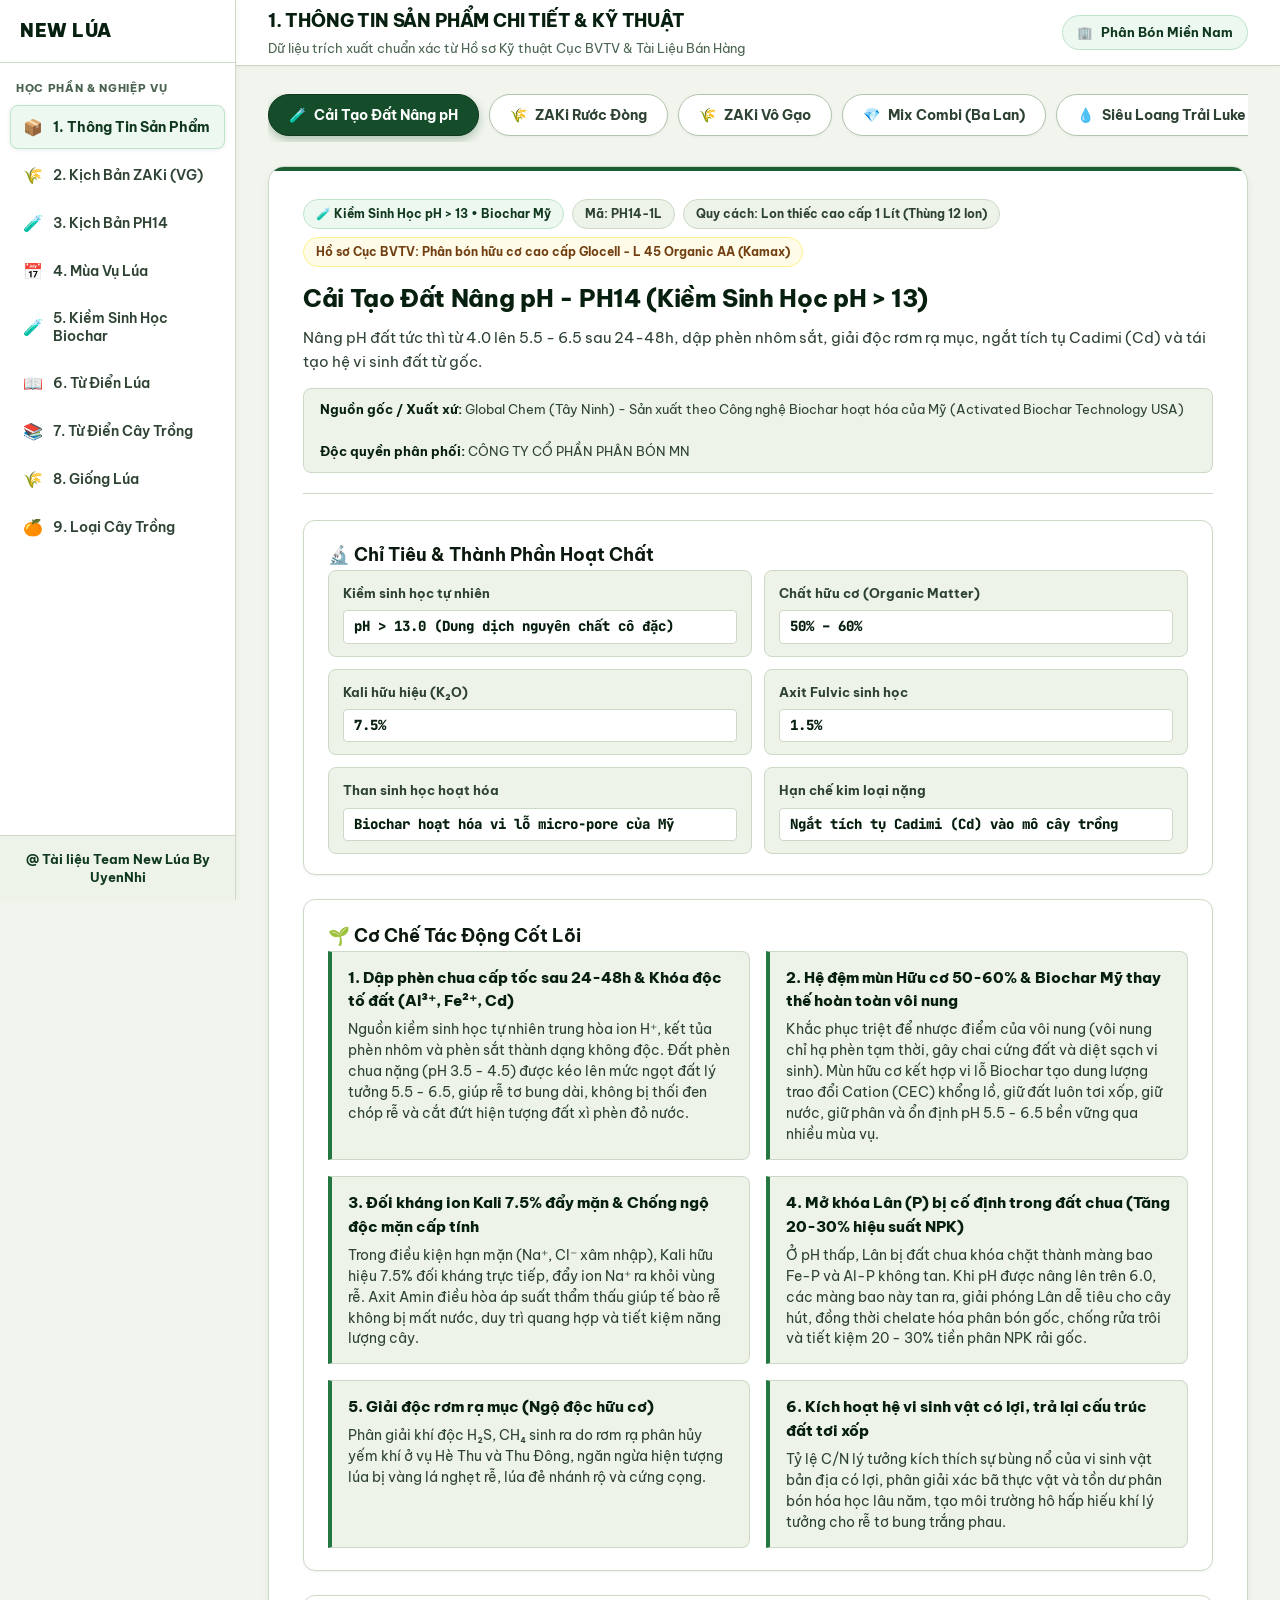
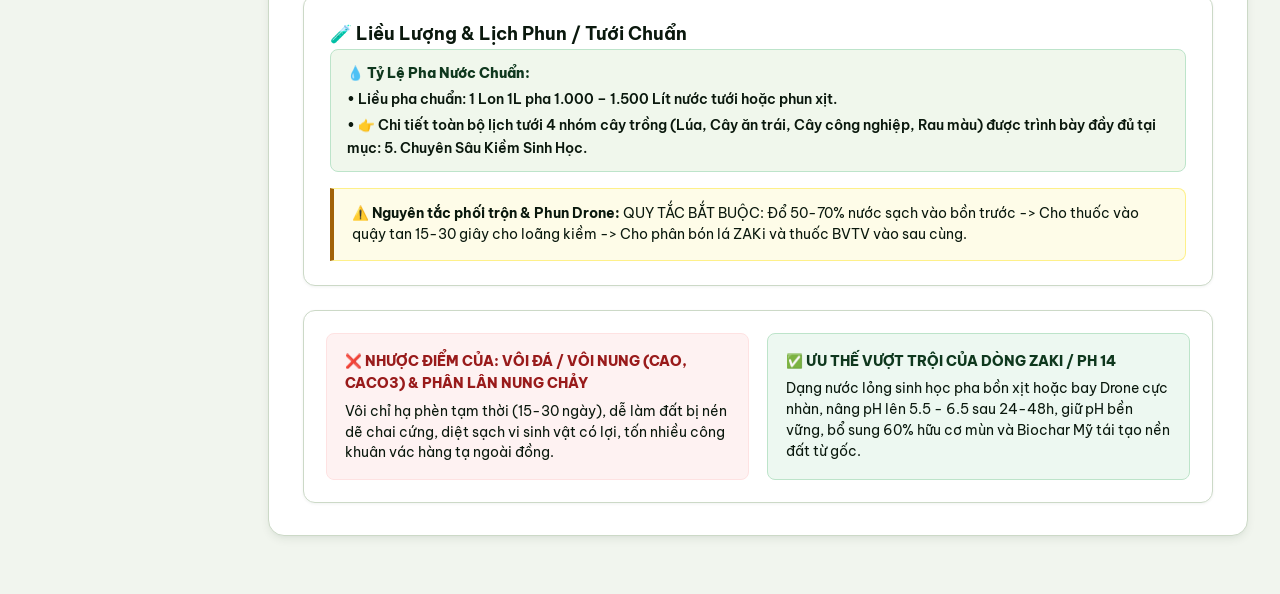
==== index.html @ 4b1cdb85 "feat: Tinh gon repository dat Web App truc tiep tai root phuc vu GitHub Pages" ====
<!DOCTYPE html>
<html lang="vi">
<head>
  <meta charset="UTF-8">
  <meta name="viewport" content="width=device-width, initial-scale=1.0">
  <title>Hệ Thống Kỹ Thuật & Kịch Bản Bán Hàng - Agrizen Lúa</title>
  <meta name="description" content="Hệ thống đào tạo kỹ thuật và kịch bản tư vấn telesales cho bộ sản phẩm Agrizen Lúa (ZAKi Rước Đòng, Vô Gạo, PH14 Cải Tạo Đất Nâng pH) - Công ty CP Phân Bón MN">
  <link rel="preconnect" href="https://fonts.googleapis.com">
  <link rel="preconnect" href="https://fonts.gstatic.com" crossorigin>
  <link href="https://fonts.googleapis.com/css2?family=Be+Vietnam+Pro:ital,wght@0,400;0,500;0,600;0,700;0,800;0,900;1,400;1,600&family=JetBrains+Mono:wght@600;700&display=swap" rel="stylesheet">
  <link rel="stylesheet" href="styles.css">
</head>
<body>
  <!-- Overlay for Mobile Sidebar Drawer -->
  <div class="sidebar-overlay" id="mobile-overlay"></div>

  <div class="app-container">
    <!-- LEFT SIDEBAR NAVIGATION -->
    <aside class="sidebar" id="app-sidebar">
      <div class="sidebar-header">
        <div class="brand-info">
          <h2>NEW LÚA</h2>
        </div>
      </div>

      <div class="nav-section-label">Học Phần & Nghiệp Vụ</div>
      <ul class="nav-menu">
        <li>
          <button class="nav-item-btn active" data-page="products">
            <span class="nav-icon">📦</span>
            <span>1. Thông Tin Sản Phẩm</span>
          </button>
        </li>
        <li>
          <button class="nav-item-btn" data-page="script-vg">
            <span class="nav-icon">🌾</span>
            <span>2. Kịch Bản ZAKi (VG)</span>
          </button>
        </li>
        <li>
          <button class="nav-item-btn" data-page="script-ph">
            <span class="nav-icon">🧪</span>
            <span>3. Kịch Bản PH14</span>
          </button>
        </li>
        <li>
          <button class="nav-item-btn" data-page="schedule-rice">
            <span class="nav-icon">📅</span>
            <span>4. Mùa Vụ Lúa</span>
          </button>
        </li>
        <li>
          <button class="nav-item-btn" data-page="alkaline-deep">
            <span class="nav-icon">🧪</span>
            <span>5. Kiềm Sinh Học Biochar</span>
          </button>
        </li>
        <li>
          <button class="nav-item-btn" data-page="rice-dict">
            <span class="nav-icon">📖</span>
            <span>6. Từ Điển Lúa</span>
          </button>
        </li>
        <li>
          <button class="nav-item-btn" data-page="crop-dict">
            <span class="nav-icon">📚</span>
            <span>7. Từ Điển Cây Trồng</span>
          </button>
        </li>
        <li>
          <button class="nav-item-btn" data-page="rice-varieties">
            <span class="nav-icon">🌾</span>
            <span>8. Giống Lúa</span>
          </button>
        </li>
        <li>
          <button class="nav-item-btn" data-page="crop-types">
            <span class="nav-icon">🍊</span>
            <span>9. Loại Cây Trồng</span>
          </button>
        </li>
      </ul>

      <div class="sidebar-footer">
        <div style="font-size: 13px; font-weight: 700; color: var(--brand-900);">@ Tài liệu Team New Lúa By UyenNhi</div>
      </div>
    </aside>

    <!-- MAIN CONTENT AREA -->
    <div class="main-wrapper">
      <!-- TOP HEADER BAR -->
      <header class="top-nav">
        <div style="display: flex; align-items: center; gap: 12px;">
          <button class="mobile-menu-toggle" id="menu-toggle-btn" aria-label="Mở thanh điều hướng">☰ Menu</button>
          <div class="top-title">
            <h1 id="page-main-title">1. THÔNG TIN SẢN PHẨM CHI TIẾT & KỸ THUẬT</h1>
            <p id="page-main-desc">Dữ liệu trích xuất chuẩn xác từ Hồ sơ Kỹ thuật Cục BVTV & Tài Liệu Bán Hàng</p>
          </div>
        </div>
        <div class="company-badge">
          <span>🏢</span>
          <span>Phân Bón Miền Nam</span>
        </div>
      </header>

      <!-- CONTENT BODY -->
      <main class="content-container">
        
        <!-- PAGE 1: PRODUCTS DETAIL -->
        <section id="page-products" class="page-view active">
          <!-- Product Selector Pill Tabs -->
          <div class="product-tabs-bar" id="product-tab-bar">
            <!-- Rendered by JS -->
          </div>

          <!-- Product Details Card -->
          <div id="product-card-container">
            <!-- Rendered by JS -->
          </div>
        </section>

        <!-- PAGE 2: SCRIPT VG (ZAKi RƯỚC ĐÒNG & VÔ GẠO) -->
        <section id="page-script-vg" class="page-view" style="display: none;">
          <!-- Rendered by JS -->
        </section>

        <!-- PAGE 3: SCRIPT PH (CẢI TẠO ĐẤT NÂNG PH - PH14) -->
        <section id="page-script-ph" class="page-view" style="display: none;">
          <!-- Rendered by JS -->
        </section>

        <!-- PAGE 4: SCHEDULE RICE (LỊCH VỤ MÙA LÚA 3 MIỀN) -->
        <section id="page-schedule-rice" class="page-view" style="display: none;">
          <!-- Rendered by JS -->
        </section>

        <!-- PAGE 5: ALKALINE DEEP DIVE & 4 CROPS DOSAGE SCHEDULE -->
        <section id="page-alkaline-deep" class="page-view" style="display: none;">
          <!-- Rendered by JS -->
        </section>

        <!-- PAGE 6: RICE DICTIONARY (50 THUẬT NGỮ 3 MIỀN) -->
        <section id="page-rice-dict" class="page-view" style="display: none;">
          <!-- Rendered by JS -->
        </section>

        <!-- PAGE 7: CROPS DICTIONARY (BỆNH ĐẤT & SO SÁNH CÁCH LÀM) -->
        <section id="page-crop-dict" class="page-view" style="display: none;">
          <!-- Rendered by JS -->
        </section>

        <!-- PAGE 8: RICE VARIETIES (10 GIỐNG LÚA CHỦ LỰC) -->
        <section id="page-rice-varieties" class="page-view" style="display: none;">
          <!-- Rendered by JS -->
        </section>

        <!-- PAGE 9: CROP TYPES (HỆ ĐA CÂY TRỒNG) -->
        <section id="page-crop-types" class="page-view" style="display: none;">
          <!-- Rendered by JS -->
        </section>

      </main>
    </div>
  </div>

  <script src="data.js"></script>
  <script src="app.js"></script>
</body>
</html>
---- styles.css ----
/* ==========================================================================
   AGRIZEN LÚA - HỆ THỐNG KỸ THUẬT & KỊCH BẢN BÁN HÀNG
   Tone Style: Xanh Nông Nghiệp Đậm Đà & Chữ To Rõ Nét (High Contrast)
   ========================================================================== */

@import url('https://fonts.googleapis.com/css2?family=Be+Vietnam+Pro:ital,wght@0,400;0,500;0,600;0,700;0,800;0,900;1,400;1,600&family=JetBrains+Mono:wght@600;700&display=swap');

:root {
  /* Surfaces & Backgrounds */
  --bg-page: #f1f5ee;
  --bg-sidebar: #ffffff;
  --bg-sidebar-hover: #e8f0e4;
  --bg-card: #ffffff;
  --bg-subtle: #edf3e9;
  --bg-hover: #e1ecdc;

  /* Borders */
  --border-light: #ccd9c7;
  --border-medium: #b3c5ad;
  --border-focus: #1b5e32;

  /* Text Colors */
  --text-main: #0a180d;
  --text-muted: #2d4232;
  --text-subtle: #4a6350;
  --text-inverse: #ffffff;

  /* Palette: Xanh Nông Nghiệp Đậm Đà */
  --brand-950: #061f0e;
  --brand-900: #0f381e;
  --brand-850: #154c29;
  --brand-800: #1b5e32;
  --brand-700: #237841;
  --brand-600: #2e9451;
  --brand-500: #3db365;
  --brand-200: #bde4ca;
  --brand-100: #d8f1e1;
  --brand-50: #edf8f1;

  /* Accent Mật Ong & Lúa Chín */
  --amber-900: #713f12;
  --amber-800: #854d0e;
  --amber-700: #a16207;
  --amber-600: #ca8a04;
  --amber-100: #fef08a;
  --amber-50: #fefce8;

  /* Blue & Teal Highlights */
  --blue-900: #1e3a8a;
  --blue-800: #1e40af;
  --blue-700: #1d4ed8;
  --blue-50: #eff6ff;
  --blue-100: #dbeafe;

  --teal-900: #134e4a;
  --teal-800: #115e59;
  --teal-700: #0f766e;
  --teal-50: #f0fdfa;

  --red-800: #991b1b;
  --red-700: #b91c1c;
  --red-50: #fef2f2;
  --red-100: #fee2e2;

  /* Shadows */
  --shadow-sm: 0 1px 3px 0 rgba(15, 56, 30, 0.06);
  --shadow-md: 0 4px 10px -1px rgba(15, 56, 30, 0.08), 0 2px 4px -2px rgba(15, 56, 30, 0.04);
  --shadow-lg: 0 12px 22px -4px rgba(15, 56, 30, 0.1);

  /* Typography & Layout Dimensions */
  --font-sans: 'Be Vietnam Pro', -apple-system, BlinkMacSystemFont, 'Segoe UI', Roboto, 'Helvetica Neue', Arial, sans-serif;
  --font-mono: 'JetBrains Mono', monospace;
  --sidebar-width: 236px;
  --header-height: 66px;
  --radius-sm: 8px;
  --radius-md: 12px;
  --radius-lg: 16px;
  --radius-full: 9999px;
  --transition: all 0.2s cubic-bezier(0.4, 0, 0.2, 1);
}

/* Reset */
*, *::before, *::after {
  box-sizing: border-box;
  margin: 0;
  padding: 0;
}

body {
  font-family: var(--font-sans);
  background-color: var(--bg-page);
  color: var(--text-main);
  line-height: 1.65;
  font-size: 15px;
  -webkit-font-smoothing: antialiased;
  min-height: 100vh;
}

/* App Layout */
.app-container {
  display: flex;
  min-height: 100vh;
}

/* ==========================================================================
   LEFT SIDEBAR (COMPACT & HIGH CONTRAST)
   ========================================================================== */
.sidebar {
  width: var(--sidebar-width);
  background-color: var(--bg-sidebar);
  border-right: 1px solid var(--border-light);
  display: flex;
  flex-direction: column;
  position: sticky;
  top: 0;
  height: 100vh;
  z-index: 100;
  flex-shrink: 0;
  transition: transform 0.3s ease;
  box-shadow: 2px 0 6px rgba(0, 0, 0, 0.03);
}

.sidebar-header {
  padding: 20px;
  border-bottom: 1px solid var(--border-light);
  display: flex;
  align-items: center;
}

.brand-info h2 {
  font-size: 18px;
  font-weight: 900;
  color: var(--brand-950);
  letter-spacing: 0.03em;
  line-height: 1.2;
}

.nav-section-label {
  padding: 16px 16px 8px;
  font-size: 11px;
  font-weight: 800;
  text-transform: uppercase;
  letter-spacing: 0.06em;
  color: var(--text-subtle);
}

.nav-menu {
  list-style: none;
  padding: 0 10px;
  display: flex;
  flex-direction: column;
  gap: 4px;
}

.nav-item-btn {
  display: flex;
  align-items: center;
  gap: 10px;
  width: 100%;
  padding: 11px 12px;
  border-radius: var(--radius-sm);
  border: 1px solid transparent;
  background: transparent;
  color: var(--text-muted);
  font-family: var(--font-sans);
  font-size: 13.5px;
  font-weight: 600;
  text-align: left;
  cursor: pointer;
  transition: var(--transition);
}

.nav-item-btn:hover {
  background-color: var(--bg-sidebar-hover);
  color: var(--brand-950);
}

.nav-item-btn.active {
  background-color: var(--brand-50);
  color: var(--brand-900);
  border-color: var(--brand-200);
  font-weight: 700;
  box-shadow: 0 1px 4px rgba(21, 76, 41, 0.1);
}

.nav-icon {
  font-size: 16px;
  width: 20px;
  text-align: center;
}

.sidebar-footer {
  margin-top: auto;
  padding: 14px 16px;
  border-top: 1px solid var(--border-light);
  font-size: 12px;
  color: var(--brand-900);
  background-color: var(--bg-subtle);
  line-height: 1.4;
  text-align: center;
}

/* ==========================================================================
   MAIN WRAPPER & TOP NAV
   ========================================================================== */
.main-wrapper {
  flex: 1;
  display: flex;
  flex-direction: column;
  min-width: 0;
}

.top-nav {
  height: var(--header-height);
  background-color: #ffffff;
  border-bottom: 1px solid var(--border-light);
  padding: 0 32px;
  display: flex;
  align-items: center;
  justify-content: space-between;
  position: sticky;
  top: 0;
  z-index: 50;
  box-shadow: var(--shadow-sm);
}

.mobile-menu-toggle {
  display: none;
  background: var(--bg-subtle);
  border: 1px solid var(--border-medium);
  border-radius: var(--radius-sm);
  padding: 8px 12px;
  font-size: 14px;
  font-weight: 700;
  cursor: pointer;
  color: var(--brand-950);
}

.top-title h1 {
  font-size: 18px;
  font-weight: 800;
  color: var(--brand-950);
  letter-spacing: -0.01em;
}

.top-title p {
  font-size: 12.5px;
  color: var(--text-subtle);
  margin-top: 2px;
}

.company-badge {
  display: inline-flex;
  align-items: center;
  gap: 8px;
  padding: 6px 14px;
  border-radius: var(--radius-full);
  background-color: var(--brand-50);
  border: 1px solid var(--brand-200);
  font-size: 12.5px;
  font-weight: 700;
  color: var(--brand-900);
}

/* ==========================================================================
   CONTENT CONTAINER
   ========================================================================== */
.content-container {
  padding: 28px 32px;
  max-width: 1400px;
  width: 100%;
  margin: 0 auto;
}

.page-view {
  animation: fadeIn 0.25s ease;
}

@keyframes fadeIn {
  from { opacity: 0; transform: translateY(4px); }
  to { opacity: 1; transform: translateY(0); }
}

/* ==========================================================================
   PAGE 1: PRODUCT SELECTOR TABS & CARD
   ========================================================================== */
.product-tabs-bar {
  display: flex;
  gap: 10px;
  margin-bottom: 24px;
  overflow-x: auto;
  padding-bottom: 6px;
  scrollbar-width: thin;
}

.tab-pill {
  padding: 11px 20px;
  border-radius: var(--radius-full);
  border: 1px solid var(--border-medium);
  background-color: #ffffff;
  color: var(--text-muted);
  font-family: var(--font-sans);
  font-size: 14px;
  font-weight: 700;
  cursor: pointer;
  white-space: nowrap;
  transition: var(--transition);
  display: flex;
  align-items: center;
  gap: 8px;
  box-shadow: var(--shadow-sm);
}

.tab-pill:hover {
  background-color: var(--bg-hover);
  color: var(--brand-950);
  border-color: var(--brand-600);
  transform: translateY(-1px);
}

.tab-pill.active {
  background-color: var(--brand-850);
  color: #ffffff;
  border-color: var(--brand-900);
  box-shadow: 0 4px 10px rgba(21, 76, 41, 0.3);
}

.tab-pill.active.theme-vo-gao {
  background-color: var(--amber-800);
  border-color: var(--amber-900);
  box-shadow: 0 4px 10px rgba(133, 77, 14, 0.3);
}

.tab-pill.active.theme-combi {
  background-color: var(--blue-800);
  border-color: var(--blue-900);
  box-shadow: 0 4px 10px rgba(30, 64, 175, 0.3);
}

.tab-pill.active.theme-luke {
  background-color: var(--teal-800);
  border-color: var(--teal-900);
  box-shadow: 0 4px 10px rgba(17, 94, 89, 0.3);
}

.product-card {
  background-color: var(--bg-card);
  border: 1px solid var(--border-light);
  border-radius: var(--radius-lg);
  box-shadow: var(--shadow-md);
  padding: 32px 34px;
  margin-bottom: 30px;
  position: relative;
  overflow: hidden;
}

.product-card::before {
  content: "";
  position: absolute;
  top: 0;
  left: 0;
  right: 0;
  height: 4px;
  background-color: var(--brand-800);
}

.product-card.theme-vo-gao::before { background-color: var(--amber-700); }
.product-card.theme-combi::before { background-color: var(--blue-700); }
.product-card.theme-luke::before { background-color: var(--teal-700); }

.prod-header {
  border-bottom: 1px solid var(--border-light);
  padding-bottom: 20px;
  margin-bottom: 26px;
}

.prod-meta-tags {
  display: flex;
  flex-wrap: wrap;
  gap: 8px;
  margin-bottom: 12px;
}

.tag-badge {
  font-size: 12px;
  font-weight: 700;
  padding: 4px 12px;
  border-radius: var(--radius-full);
  display: inline-flex;
  align-items: center;
  gap: 6px;
}

.tag-primary { background-color: var(--brand-50); color: var(--brand-900); border: 1px solid var(--brand-200); }
.tag-gold { background-color: var(--amber-50); color: var(--amber-900); border: 1px solid var(--amber-100); }
.tag-secondary { background-color: var(--bg-subtle); color: var(--text-muted); border: 1px solid var(--border-light); }

.prod-title {
  font-size: 24px;
  font-weight: 800;
  color: var(--brand-950);
  margin-bottom: 8px;
  letter-spacing: -0.015em;
}

.prod-desc {
  font-size: 15px;
  color: var(--text-muted);
  line-height: 1.6;
  max-width: 1000px;
}

.prod-origin-bar {
  margin-top: 14px;
  padding: 10px 16px;
  background-color: var(--bg-subtle);
  border-radius: var(--radius-sm);
  font-size: 13px;
  color: var(--text-muted);
  display: flex;
  flex-wrap: wrap;
  gap: 20px;
  border: 1px solid var(--border-light);
}

.prod-origin-bar strong { color: var(--brand-950); }

/* --------------------------------------------------------------------------
   PAGE 1: BALANCED FULL-WIDTH SECTIONS & STRUCTURED GRIDS
   -------------------------------------------------------------------------- */
.specs-full-section {
  background-color: #ffffff;
  border: 1px solid var(--border-light);
  border-radius: var(--radius-md);
  padding: 20px 24px;
  margin-bottom: 24px;
  box-shadow: var(--shadow-sm);
}

.specs-grid {
  display: grid;
  grid-template-columns: repeat(auto-fit, minmax(280px, 1fr));
  gap: 12px;
}

.spec-card-item {
  background-color: var(--bg-subtle);
  border: 1px solid var(--border-light);
  border-radius: var(--radius-sm);
  padding: 12px 14px;
  display: flex;
  flex-direction: column;
  gap: 6px;
}

.spec-card-name {
  font-size: 13px;
  color: var(--text-muted);
  font-weight: 700;
}

.spec-card-val {
  font-family: var(--font-mono);
  font-size: 14px;
  font-weight: 800;
  color: var(--brand-950);
  background-color: #ffffff;
  padding: 4px 10px;
  border-radius: 4px;
  border: 1px solid var(--border-light);
}

.mechanisms-full-section {
  background-color: #ffffff;
  border: 1px solid var(--border-light);
  border-radius: var(--radius-md);
  padding: 22px 24px;
  margin-bottom: 24px;
  box-shadow: var(--shadow-sm);
}

.mechanisms-grid {
  display: grid;
  grid-template-columns: repeat(auto-fit, minmax(420px, 1fr));
  gap: 16px;
}

@media (max-width: 900px) {
  .mechanisms-grid { grid-template-columns: 1fr; }
}

.mech-item {
  background-color: var(--bg-subtle);
  border-left: 4px solid var(--brand-700);
  border-top: 1px solid var(--border-light);
  border-right: 1px solid var(--border-light);
  border-bottom: 1px solid var(--border-light);
  padding: 14px 16px;
  border-radius: 0 var(--radius-sm) var(--radius-sm) 0;
  display: flex;
  flex-direction: column;
  gap: 6px;
}

.mech-item h4 {
  font-size: 14.5px;
  font-weight: 800;
  color: var(--brand-950);
}

.mech-item p {
  font-size: 13.5px;
  color: var(--text-muted);
  line-height: 1.55;
}

.dosage-card {
  background-color: #ffffff;
  border: 1px solid var(--border-light);
  border-radius: var(--radius-md);
  padding: 24px 26px;
  margin-bottom: 24px;
  box-shadow: var(--shadow-sm);
}

.crops-grid {
  display: grid;
  grid-template-columns: repeat(auto-fit, minmax(440px, 1fr));
  gap: 16px;
  margin-bottom: 18px;
}

@media (max-width: 900px) {
  .crops-grid { grid-template-columns: 1fr; }
}

.crop-card {
  background-color: var(--bg-subtle);
  border: 1px solid var(--border-light);
  border-radius: var(--radius-sm);
  padding: 16px 18px;
  display: flex;
  flex-direction: column;
  gap: 10px;
}

.crop-title {
  font-size: 15px;
  font-weight: 800;
  color: var(--brand-950);
  display: flex;
  align-items: center;
  gap: 8px;
  border-bottom: 1px dashed var(--border-light);
  padding-bottom: 8px;
}

.crop-rate-badge {
  font-size: 13.5px;
  font-weight: 600;
  color: var(--text-main);
  background-color: #ffffff;
  padding: 6px 12px;
  border-radius: 4px;
  border: 1px solid var(--border-light);
}

.crop-stage-list {
  list-style: none;
  display: flex;
  flex-direction: column;
  gap: 6px;
  padding-left: 0;
  margin: 0;
}

.crop-stage-list li {
  font-size: 13.5px;
  color: var(--text-muted);
  line-height: 1.5;
  padding-left: 18px;
  position: relative;
}

.crop-stage-list li::before {
  content: "✔";
  position: absolute;
  left: 0;
  font-size: 12px;
  color: var(--brand-800);
  font-weight: bold;
}

.timing-list {
  list-style: none;
  display: flex;
  flex-direction: column;
  gap: 8px;
  margin-bottom: 16px;
}

.timing-list li {
  font-size: 14px;
  color: var(--text-muted);
  padding-left: 20px;
  position: relative;
  line-height: 1.5;
}

.timing-list li::before {
  content: "•";
  position: absolute;
  left: 4px;
  font-size: 16px;
  color: var(--brand-800);
  font-weight: bold;
}

.mixing-protocol-box {
  background-color: var(--amber-50);
  border-left: 4px solid var(--amber-700);
  border-top: 1px solid var(--amber-100);
  border-right: 1px solid var(--amber-100);
  border-bottom: 1px solid var(--amber-100);
  padding: 14px 18px;
  border-radius: 0 var(--radius-sm) var(--radius-sm) 0;
  font-size: 13.5px;
  color: var(--amber-950);
  line-height: 1.6;
}

.mixing-protocol-box strong { color: var(--amber-950); }

.battlecard-box {
  background-color: #ffffff;
  border: 1px solid var(--border-light);
  border-radius: var(--radius-md);
  padding: 22px;
  display: grid;
  grid-template-columns: 1fr 1fr;
  gap: 18px;
  box-shadow: var(--shadow-sm);
}

@media (max-width: 768px) {
  .battlecard-box { grid-template-columns: 1fr; }
}

.battle-side { padding: 16px 18px; border-radius: var(--radius-sm); }
.battle-side.competitor { background-color: var(--red-50); border: 1px solid var(--red-100); }
.battle-side.agrizen { background-color: var(--brand-50); border: 1px solid var(--brand-200); }
.battle-title { font-size: 13.5px; font-weight: 800; text-transform: uppercase; margin-bottom: 6px; }
.competitor .battle-title { color: var(--red-800); }
.agrizen .battle-title { color: var(--brand-900); }
.battle-content { font-size: 13.5px; line-height: 1.55; color: var(--text-main); }

/* ==========================================================================
   PAGES 2 & 3: MASTER SCRIPT TABLES (NO CLIPPING, CLEAN STICKY)
   ========================================================================== */
.script-container {
  background-color: #ffffff;
  border: 1px solid var(--border-light);
  border-radius: var(--radius-lg);
  box-shadow: var(--shadow-md);
  padding: 28px 30px;
  margin-bottom: 30px;
}

.script-header-title {
  font-size: 20px;
  font-weight: 800;
  color: var(--brand-950);
  margin-bottom: 16px;
  display: flex;
  align-items: center;
  gap: 10px;
}

.script-notice-banner {
  background: linear-gradient(135deg, var(--brand-50), #ffffff);
  border: 1px solid var(--brand-200);
  border-left: 5px solid var(--brand-800);
  border-radius: var(--radius-sm);
  padding: 16px 20px;
  margin-bottom: 24px;
}

.notice-heading {
  font-size: 13px;
  font-weight: 800;
  text-transform: uppercase;
  letter-spacing: 0.04em;
  color: var(--brand-900);
  margin-bottom: 8px;
  display: flex;
  align-items: center;
  gap: 6px;
}

.notice-list {
  list-style: none;
  display: flex;
  flex-direction: column;
  gap: 6px;
}

.notice-list li {
  font-size: 13.5px;
  color: var(--text-main);
  line-height: 1.5;
  font-weight: 500;
}

/* Master 4-Column Table with Scroll Container & Sticky Header */
.script-table-wrapper {
  overflow-x: auto;
  border: 1px solid var(--border-medium);
  border-radius: var(--radius-md);
  box-shadow: var(--shadow-sm);
  background-color: #ffffff;
  position: relative;
}

.script-master-table {
  width: 100%;
  border-collapse: separate;
  border-spacing: 0;
  text-align: left;
  font-size: 14px;
}

/* HEADER CỐ ĐỊNH CHUẨN: Dính tự nhiên ở đỉnh bảng, KHÔNG CHE KHUẤT DÒNG ĐẦU */
.script-master-table thead {
  position: sticky;
  top: 0;
  z-index: 20;
}

.script-master-table th {
  background-color: var(--brand-900);
  color: #ffffff;
  font-weight: 800;
  padding: 14px 16px;
  text-transform: uppercase;
  font-size: 13px;
  letter-spacing: 0.03em;
  border-right: 1px solid rgba(255, 255, 255, 0.15);
  border-bottom: 2px solid var(--brand-950);
  box-shadow: 0 2px 4px rgba(0, 0, 0, 0.08);
}

.script-master-table th:last-child {
  border-right: none;
}

.script-master-table td {
  padding: 20px 18px;
  border-bottom: 1px solid var(--border-light);
  border-right: 1px solid var(--border-light);
  vertical-align: top;
  line-height: 1.6;
}

.script-master-table td:last-child {
  border-right: none;
}

.script-master-table tr:hover td {
  background-color: #f7faf5;
}

/* Cột Bước Kịch Bản Gộp Ô (Merged Cell) */
.col-step {
  width: 110px;
  text-align: center;
  vertical-align: middle !important;
  background-color: var(--brand-50) !important;
  border-right: 2px solid var(--border-medium) !important;
  padding: 20px 10px !important;
}

.script-step-badge {
  display: inline-flex;
  flex-direction: column;
  align-items: center;
  justify-content: center;
  padding: 10px 14px;
  border-radius: var(--radius-md);
  background: linear-gradient(135deg, var(--brand-900), var(--brand-800));
  color: #ffffff;
  font-size: 14px;
  font-weight: 800;
  text-align: center;
  box-shadow: 0 2px 8px rgba(15, 56, 30, 0.25);
  line-height: 1.3;
}

.col-stage {
  width: 230px;
  font-weight: 700;
  color: var(--brand-950);
  background-color: #ffffff;
}

.col-guidance {
  width: 500px;
  color: var(--text-main);
  background-color: #ffffff;
}

.col-handling {
  width: 440px;
  color: var(--text-main);
  background-color: #ffffff;
}

.cell-content-block {
  white-space: pre-line;
  font-size: 14px;
}

/* ==========================================================================
   PAGE 4: INTERACTIVE SEASONS, 5 GROWTH STAGES & NUTRITION PROTOCOLS
   ========================================================================== */
.page4-container {
  display: flex;
  flex-direction: column;
  gap: 36px;
}

.section-hero-header {
  text-align: center;
  margin-bottom: 24px;
}

.section-hero-header h2 {
  font-size: 24px;
  font-weight: 800;
  color: var(--brand-950);
  margin-bottom: 8px;
  letter-spacing: -0.01em;
}

.section-hero-header p {
  font-size: 14.5px;
  color: var(--text-muted);
  max-width: 800px;
  margin: 0 auto;
}

/* Section 1: Region Filters & Cards */
.region-filter-bar {
  display: flex;
  justify-content: center;
  gap: 12px;
  flex-wrap: wrap;
  margin-bottom: 24px;
}

.filter-btn {
  background-color: #ffffff;
  border: 1px solid var(--border-medium);
  color: var(--text-main);
  padding: 10px 22px;
  border-radius: var(--radius-full);
  font-size: 14px;
  font-weight: 700;
  cursor: pointer;
  transition: var(--transition-fast);
  box-shadow: var(--shadow-sm);
}

.filter-btn:hover {
  background-color: var(--bg-hover);
  border-color: var(--brand-600);
}

.filter-btn.active {
  background-color: var(--brand-800);
  border-color: var(--brand-800);
  color: #ffffff;
  box-shadow: 0 4px 12px rgba(27, 94, 50, 0.25);
}

.regions-grid {
  display: grid;
  grid-template-columns: repeat(auto-fit, minmax(340px, 1fr));
  gap: 20px;
}

.region-card {
  background-color: #ffffff;
  border: 1px solid var(--border-light);
  border-radius: var(--radius-lg);
  padding: 22px 24px;
  box-shadow: var(--shadow-sm);
  display: flex;
  flex-direction: column;
  gap: 16px;
  transition: transform 0.2s ease, box-shadow 0.2s ease;
}

.region-card:hover {
  transform: translateY(-2px);
  box-shadow: var(--shadow-md);
}

.region-header {
  display: flex;
  justify-content: space-between;
  align-items: center;
  border-bottom: 1px solid var(--border-light);
  padding-bottom: 12px;
}

.region-name {
  font-size: 17px;
  font-weight: 800;
  color: var(--brand-950);
  display: flex;
  align-items: center;
  gap: 8px;
}

.region-badge {
  font-size: 11.5px;
  font-weight: 700;
  background-color: var(--brand-50);
  color: var(--brand-900);
  padding: 4px 10px;
  border-radius: var(--radius-full);
  border: 1px solid var(--brand-200);
}

.season-list {
  display: flex;
  flex-direction: column;
  gap: 14px;
}

.season-item {
  background-color: var(--bg-subtle);
  border: 1px solid var(--border-light);
  border-radius: var(--radius-sm);
  padding: 14px 16px;
  display: flex;
  flex-direction: column;
  gap: 6px;
}

.season-title-row {
  display: flex;
  align-items: center;
  gap: 8px;
}

.season-pill {
  font-size: 13px;
  font-weight: 800;
  color: #ffffff;
  background-color: var(--brand-800);
  padding: 3px 12px;
  border-radius: var(--radius-full);
}

.season-climate {
  font-size: 13.5px;
  color: var(--text-muted);
  line-height: 1.45;
}

.season-nutrient {
  font-size: 13.5px;
  color: var(--brand-950);
  background-color: #ffffff;
  padding: 8px 12px;
  border-radius: 4px;
  border-left: 3px solid var(--brand-700);
  line-height: 1.5;
  margin-top: 4px;
}

/* Section 2: 5 Stages Stepper with Stage Detail & Image */
.stages-stepper-container {
  background-color: #ffffff;
  border: 1px solid var(--border-light);
  border-radius: var(--radius-lg);
  padding: 28px 30px;
  box-shadow: var(--shadow-md);
}

.stepper-nav {
  display: flex;
  gap: 12px;
  overflow-x: auto;
  padding-bottom: 12px;
  margin-bottom: 24px;
  border-bottom: 1px solid var(--border-light);
}

.step-btn {
  flex: 1;
  min-width: 170px;
  background-color: var(--bg-subtle);
  border: 1px solid var(--border-light);
  border-radius: var(--radius-md);
  padding: 14px 16px;
  display: flex;
  flex-direction: column;
  align-items: center;
  gap: 4px;
  cursor: pointer;
  transition: var(--transition-fast);
}

.step-btn:hover {
  background-color: var(--bg-hover);
  border-color: var(--brand-400);
}

.step-btn.active {
  background: linear-gradient(135deg, var(--brand-800), var(--brand-900));
  color: #ffffff;
  border-color: var(--brand-950);
  box-shadow: 0 4px 14px rgba(27, 94, 50, 0.3);
}

.step-btn-num {
  width: 28px;
  height: 28px;
  border-radius: 50%;
  background-color: #ffffff;
  color: var(--brand-900);
  font-weight: 800;
  font-size: 14px;
  display: flex;
  align-items: center;
  justify-content: center;
  margin-bottom: 2px;
}

.step-btn.active .step-btn-num {
  background-color: var(--amber-400);
  color: var(--amber-950);
}

.step-btn-title {
  font-size: 14px;
  font-weight: 800;
  text-align: center;
}

.step-btn-age {
  font-size: 11.5px;
  color: var(--text-muted);
  font-weight: 600;
}

.step-btn.active .step-btn-age {
  color: rgba(255, 255, 255, 0.85);
}

.stage-detail-grid {
  display: grid;
  grid-template-columns: 1.15fr 0.85fr;
  gap: 28px;
  align-items: start;
}

@media (max-width: 960px) {
  .stage-detail-grid { grid-template-columns: 1fr; }
}

.stage-info-column {
  display: flex;
  flex-direction: column;
  gap: 16px;
}

.stage-main-title {
  font-size: 20px;
  font-weight: 800;
  color: var(--brand-950);
  display: flex;
  align-items: center;
  gap: 8px;
  letter-spacing: -0.01em;
}

.stage-age-pill {
  display: inline-block;
  font-size: 12px;
  font-weight: 700;
  color: var(--brand-900);
  background-color: var(--brand-50);
  padding: 4px 12px;
  border-radius: var(--radius-full);
  border: 1px solid var(--brand-200);
  margin-bottom: 4px;
}

.stage-block-box {
  background-color: var(--bg-subtle);
  border: 1px solid var(--border-light);
  border-radius: var(--radius-sm);
  padding: 14px 16px;
  display: flex;
  flex-direction: column;
  gap: 6px;
}

.stage-block-box.box-prescription {
  background-color: #f4faf2;
  border-left: 4px solid var(--brand-700);
  border-color: var(--brand-200);
}

.stage-block-box.box-result {
  background-color: var(--amber-50);
  border-left: 4px solid var(--amber-700);
  border-color: var(--amber-200);
}

.stage-block-label {
  font-size: 13.5px;
  font-weight: 800;
  color: var(--brand-950);
  display: flex;
  align-items: center;
  gap: 6px;
}

.stage-block-text {
  font-size: 14px;
  color: var(--text-main);
  line-height: 1.55;
  white-space: pre-line;
}

.stage-image-column {
  position: relative;
  border-radius: var(--radius-md);
  overflow: hidden;
  box-shadow: var(--shadow-md);
  border: 1px solid var(--border-medium);
  background-color: var(--bg-subtle);
}

.stage-image-column img {
  width: 100%;
  height: 100%;
  min-height: 380px;
  max-height: 480px;
  object-fit: cover;
  display: block;
  transition: transform 0.3s ease;
}

.stage-image-column:hover img {
  transform: scale(1.02);
}

.stage-image-caption {
  position: absolute;
  bottom: 0;
  left: 0;
  right: 0;
  background: linear-gradient(to top, rgba(15, 56, 30, 0.85), transparent);
  color: #ffffff;
  padding: 18px 16px 12px;
  font-size: 13px;
  font-weight: 700;
  text-align: center;
}

/* Section 3: Nutrition Classification & 5 Feeding Steps */
.nutrition-grid-wrapper {
  display: grid;
  grid-template-columns: 1fr 1.1fr;
  gap: 24px;
}

@media (max-width: 960px) {
  .nutrition-grid-wrapper { grid-template-columns: 1fr; }
}

.nutrition-card-panel {
  background-color: #ffffff;
  border: 1px solid var(--border-light);
  border-radius: var(--radius-lg);
  padding: 24px 26px;
  box-shadow: var(--shadow-sm);
}

.panel-header-title {
  font-size: 16px;
  font-weight: 800;
  color: var(--brand-950);
  border-left: 4px solid var(--brand-700);
  padding-left: 10px;
  margin-bottom: 18px;
  text-transform: uppercase;
  letter-spacing: 0.02em;
}

.nutrition-class-cards {
  display: grid;
  grid-template-columns: 1fr 1fr;
  gap: 14px;
}

@media (max-width: 600px) {
  .nutrition-class-cards { grid-template-columns: 1fr; }
}

.nutri-box {
  background-color: var(--bg-subtle);
  border: 1px solid var(--border-light);
  border-radius: var(--radius-sm);
  padding: 14px;
  display: flex;
  flex-direction: column;
  gap: 6px;
}

.nutri-box-icon {
  font-size: 24px;
  margin-bottom: 2px;
}

.nutri-box-title {
  font-size: 13.5px;
  font-weight: 800;
  color: var(--brand-950);
}

.nutri-box-desc {
  font-size: 13px;
  color: var(--text-muted);
  line-height: 1.5;
}

.feeding-steps-list {
  display: flex;
  flex-direction: column;
  gap: 12px;
}

.feeding-step-row {
  background-color: var(--bg-subtle);
  border: 1px solid var(--border-light);
  border-radius: var(--radius-sm);
  padding: 12px 16px;
  display: flex;
  align-items: flex-start;
  gap: 14px;
}

.step-tag-dark {
  background-color: var(--brand-900);
  color: #ffffff;
  font-weight: 800;
  font-size: 12px;
  padding: 5px 12px;
  border-radius: var(--radius-sm);
  white-space: nowrap;
  letter-spacing: 0.02em;
}

.step-info-text strong {
  font-size: 14px;
  color: var(--brand-950);
}

.step-info-text p {
  font-size: 13.5px;
  color: var(--text-muted);
  line-height: 1.5;
  margin-top: 3px;
}

/* ==========================================================================
   PAGE 5: ALKALINE DEEP DIVE & 4 CROPS DOSAGE SCHEDULE
   ========================================================================== */
.deep-dive-container {
  display: flex;
  flex-direction: column;
  gap: 32px;
}

.deep-panel {
  background-color: #ffffff;
  border: 1px solid var(--border-light);
  border-radius: var(--radius-lg);
  padding: 26px 28px;
  box-shadow: var(--shadow-md);
}

.deep-panel-header {
  border-bottom: 2px solid var(--brand-850);
  padding-bottom: 12px;
  margin-bottom: 20px;
}

.deep-panel-header h3 {
  font-size: 18px;
  font-weight: 800;
  color: var(--brand-950);
  display: flex;
  align-items: center;
  gap: 10px;
}

.deep-table-wrapper {
  overflow-x: auto;
  border: 1px solid var(--border-medium);
  border-radius: var(--radius-md);
  box-shadow: var(--shadow-sm);
  background-color: #ffffff;
}

.deep-master-table {
  width: 100%;
  border-collapse: separate;
  border-spacing: 0;
  text-align: left;
  font-size: 14px;
}

.deep-master-table thead {
  position: sticky;
  top: 0;
  z-index: 10;
}

.deep-master-table th {
  background-color: var(--brand-900);
  color: #ffffff;
  font-weight: 800;
  padding: 13px 16px;
  text-transform: uppercase;
  font-size: 13px;
  letter-spacing: 0.03em;
  border-right: 1px solid rgba(255, 255, 255, 0.15);
  border-bottom: 2px solid var(--brand-950);
}

.deep-master-table th:last-child {
  border-right: none;
}

.deep-master-table td {
  padding: 16px 18px;
  border-bottom: 1px solid var(--border-light);
  border-right: 1px solid var(--border-light);
  vertical-align: top;
  line-height: 1.6;
}

.deep-master-table td:last-child {
  border-right: none;
}

.deep-master-table tr:hover td {
  background-color: #f7faf5;
}

.col-indicator {
  width: 220px;
  font-weight: 800;
  color: var(--brand-950);
  background-color: var(--bg-subtle);
}

.col-content {
  width: 240px;
  font-weight: 700;
  color: var(--brand-900);
}

.col-action {
  color: var(--text-main);
  white-space: pre-line;
}

/* ==========================================================================
   PAGES 6 & 7: RICE DICTIONARY & MULTI-CROP DICTIONARY
   ========================================================================== */
.dict-container {
  display: flex;
  flex-direction: column;
  gap: 24px;
}

.dict-controls-bar {
  background-color: #ffffff;
  border: 1px solid var(--border-light);
  border-radius: var(--radius-lg);
  padding: 18px 24px;
  box-shadow: var(--shadow-sm);
  display: flex;
  flex-direction: column;
  gap: 16px;
}

.search-input-box {
  position: relative;
  width: 100%;
}

.search-input-box input {
  width: 100%;
  padding: 12px 18px 12px 42px;
  border: 2px solid var(--border-medium);
  border-radius: var(--radius-full);
  font-family: var(--font-sans);
  font-size: 14.5px;
  color: var(--text-main);
  background-color: var(--bg-subtle);
  outline: none;
  transition: var(--transition-fast);
}

.search-input-box input:focus {
  border-color: var(--brand-700);
  background-color: #ffffff;
  box-shadow: 0 0 0 3px rgba(35, 120, 65, 0.15);
}

.search-input-box .search-icon {
  position: absolute;
  left: 16px;
  top: 50%;
  transform: translateY(-50%);
  font-size: 16px;
  color: var(--text-muted);
}

.dict-grid {
  display: grid;
  grid-template-columns: repeat(auto-fit, minmax(360px, 1fr));
  gap: 22px;
}

.dict-card {
  background-color: #ffffff;
  border: 1px solid var(--border-light);
  border-radius: var(--radius-lg);
  padding: 22px 24px;
  box-shadow: var(--shadow-sm);
  display: flex;
  flex-direction: column;
  gap: 14px;
  transition: transform 0.2s ease, box-shadow 0.2s ease;
}

.dict-card:hover {
  transform: translateY(-2px);
  box-shadow: var(--shadow-md);
}

.dict-card-header {
  display: flex;
  justify-content: space-between;
  align-items: flex-start;
  border-bottom: 1px solid var(--border-light);
  padding-bottom: 12px;
}

.dict-card-title {
  font-size: 18px;
  font-weight: 800;
  color: var(--brand-950);
}

.dict-badge {
  font-size: 12px;
  font-weight: 700;
  background-color: var(--brand-50);
  color: var(--brand-900);
  padding: 4px 10px;
  border-radius: var(--radius-full);
  border: 1px solid var(--brand-200);
}

.dict-specs-grid {
  display: grid;
  grid-template-columns: 1fr 1fr;
  gap: 10px;
  background-color: var(--bg-subtle);
  padding: 12px 14px;
  border-radius: var(--radius-sm);
  font-size: 13.5px;
}

.dict-spec-item strong {
  color: var(--brand-950);
}

.dict-stages-box {
  background-color: #fcfdfa;
  border: 1px solid var(--border-light);
  border-radius: var(--radius-sm);
  padding: 12px 14px;
  display: flex;
  flex-direction: column;
  gap: 6px;
}

.dict-stages-box h5 {
  font-size: 13px;
  font-weight: 800;
  color: var(--brand-900);
  text-transform: uppercase;
  letter-spacing: 0.02em;
}

.dict-stages-list {
  list-style: none;
  display: flex;
  flex-direction: column;
  gap: 4px;
  padding-left: 0;
  font-size: 13px;
  color: var(--text-main);
}

.dict-spray-box {
  background-color: #f4faf2;
  border-left: 4px solid var(--brand-700);
  border-radius: 4px;
  padding: 12px 14px;
  display: flex;
  flex-direction: column;
  gap: 6px;
}

.dict-spray-box h5 {
  font-size: 13px;
  font-weight: 800;
  color: var(--brand-900);
  display: flex;
  align-items: center;
  gap: 6px;
}

.dict-spray-list {
  list-style: none;
  display: flex;
  flex-direction: column;
  gap: 5px;
  padding-left: 0;
  font-size: 13px;
  color: var(--text-main);
  line-height: 1.45;
}

.dict-sales-tip {
  background: linear-gradient(135deg, var(--amber-50), #ffffff);
  border: 1px solid var(--amber-200);
  border-left: 5px solid var(--amber-700);
  border-radius: var(--radius-sm);
  padding: 16px 20px;
  font-size: 14px;
  font-weight: 600;
  color: var(--amber-950);
  line-height: 1.55;
}

/* Crop Dictionary Specifics */
.crop-ph-badge {
  display: inline-block;
  background-color: #e6f4ea;
  color: var(--brand-900);
  font-weight: 800;
  font-size: 12.5px;
  padding: 4px 12px;
  border-radius: var(--radius-full);
  border: 1px solid var(--brand-300);
}

.crop-issue-box {
  background-color: var(--red-50);
  border: 1px solid var(--red-100);
  border-radius: var(--radius-sm);
  padding: 10px 14px;
  font-size: 13px;
  color: var(--red-800);
  line-height: 1.5;
}

.crop-benefit-box {
  background-color: #f0fdf4;
  border: 1px solid var(--brand-200);
  border-radius: var(--radius-sm);
  padding: 10px 14px;
  font-size: 13px;
  color: var(--brand-950);
  font-weight: 600;
  line-height: 1.5;
}

/* ==========================================================================
   RESPONSIVE BREAKPOINTS (MOBILE & TABLET)
   ========================================================================== */
@media (max-width: 900px) {
  .sidebar {
    position: fixed;
    left: 0;
    top: 0;
    bottom: 0;
    transform: translateX(-100%);
    box-shadow: var(--shadow-lg);
  }

  .sidebar.open {
    transform: translateX(0);
  }

  .mobile-menu-toggle {
    display: inline-block;
  }

  .top-nav {
    padding: 0 16px;
  }

  .content-container {
    padding: 20px 14px;
  }

  .product-card, .script-container {
    padding: 20px 16px;
  }

  .prod-title {
    font-size: 20px;
  }

  .script-header-title {
    font-size: 17px;
  }

  .prod-origin-bar {
    flex-direction: column;
    gap: 6px;
  }
}

.sidebar-overlay {
  display: none;
  position: fixed;
  inset: 0;
  background-color: rgba(6, 31, 14, 0.4);
  z-index: 90;
  backdrop-filter: blur(1px);
}

.sidebar-overlay.active {
  display: block;
}
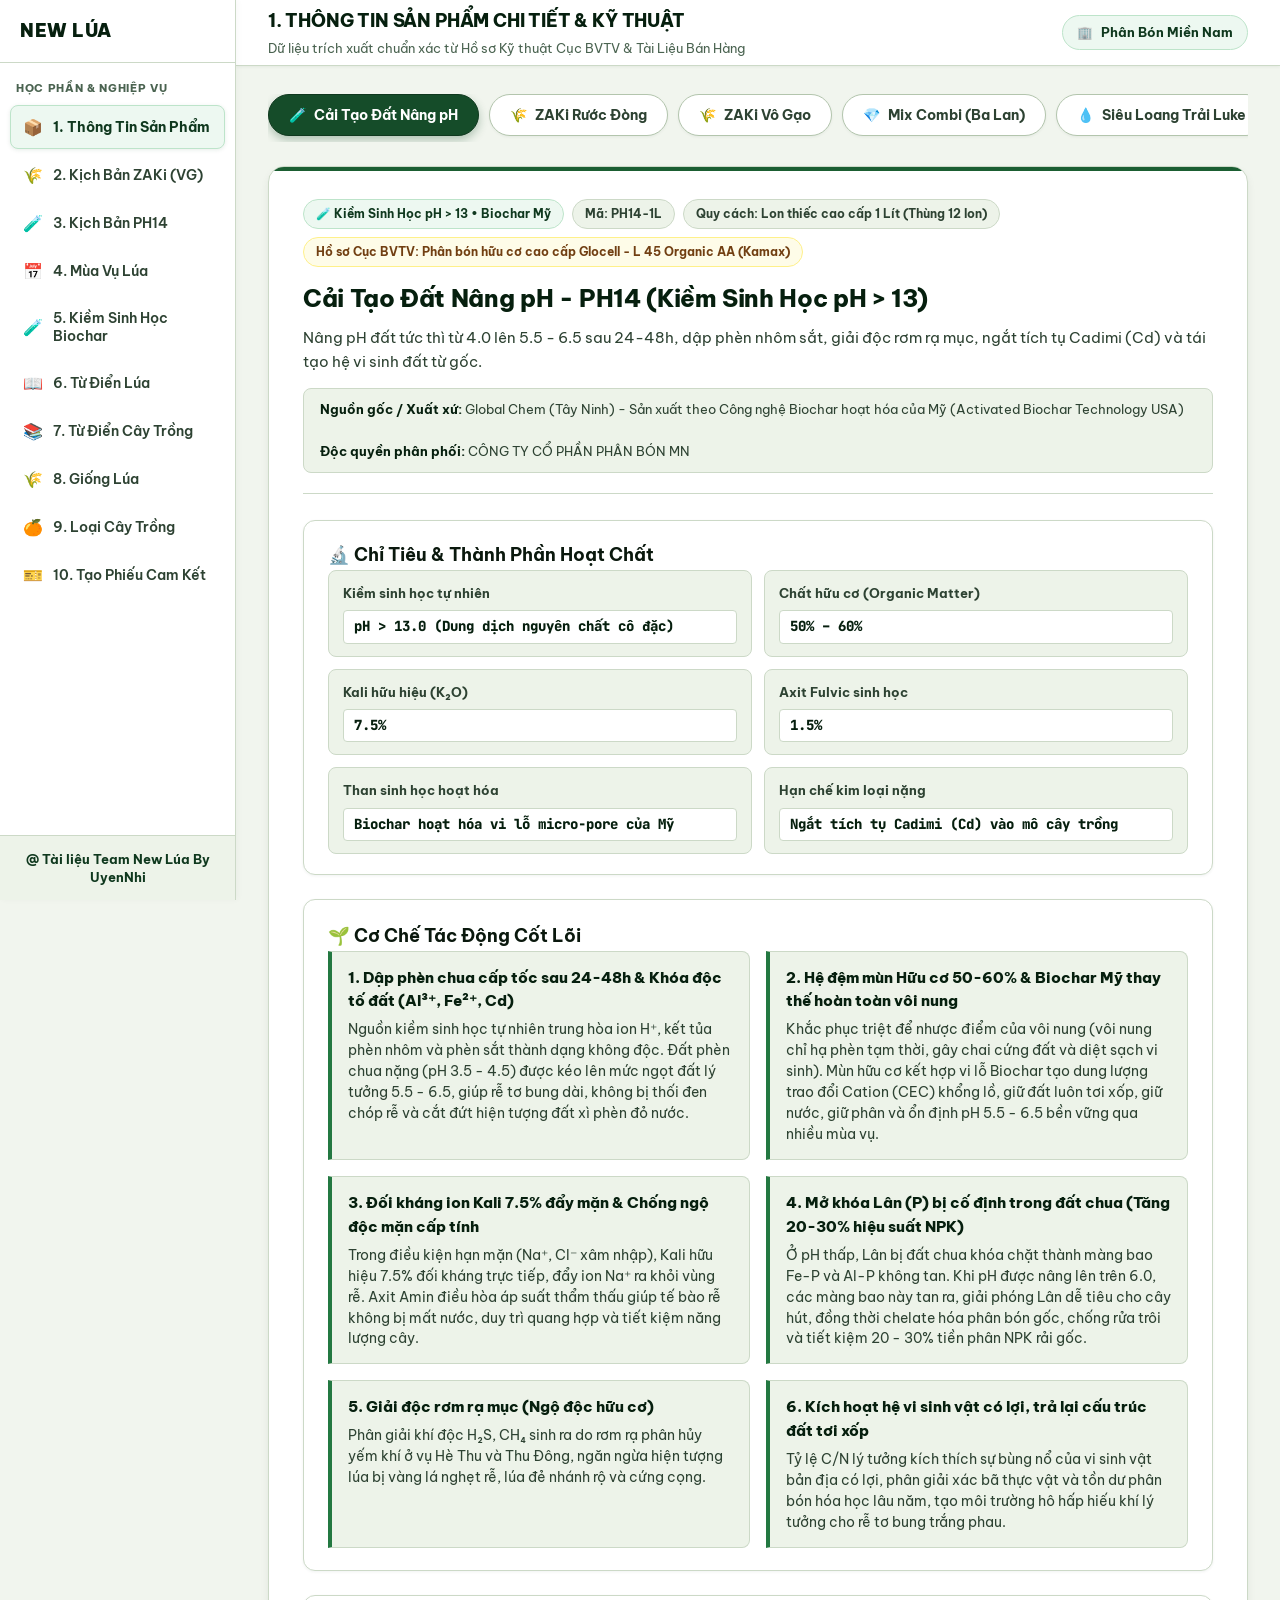
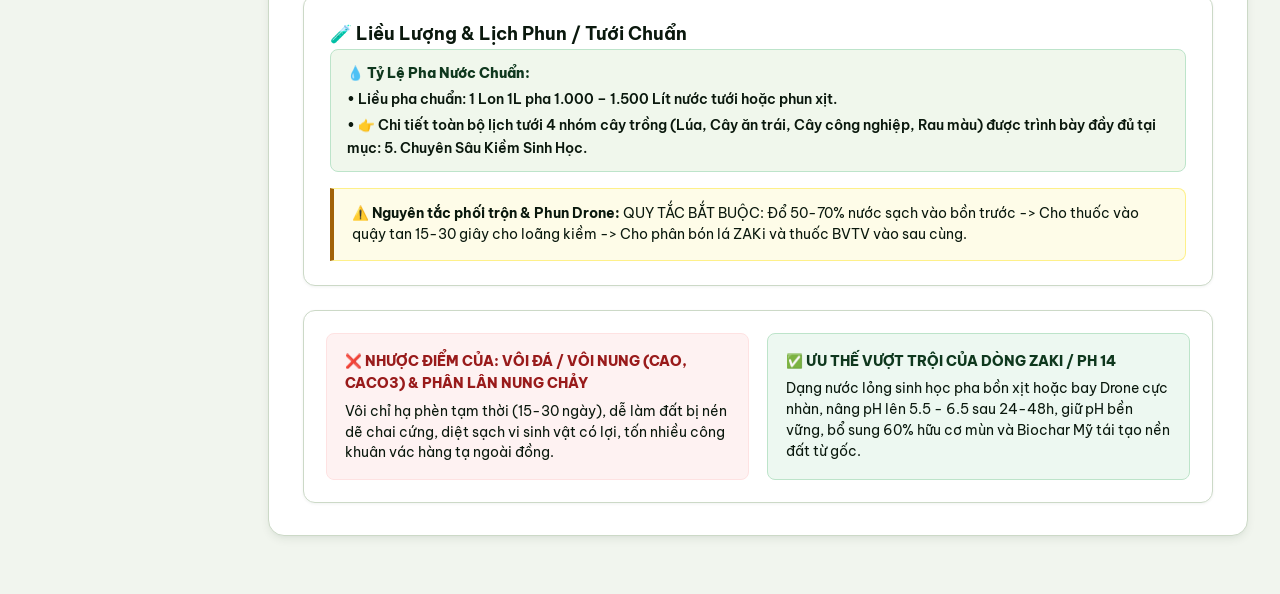
==== commit c282acdd: "Add feature 10: Auto Voucher Generator for ZAKI" ====
--- a/index.html
+++ b/index.html
@@ -3,8 +3,8 @@
 <head>
   <meta charset="UTF-8">
   <meta name="viewport" content="width=device-width, initial-scale=1.0">
-  <title>Hệ Thống Kỹ Thuật & Kịch Bản Bán Hàng - Agrizen Lúa</title>
-  <meta name="description" content="Hệ thống đào tạo kỹ thuật và kịch bản tư vấn telesales cho bộ sản phẩm Agrizen Lúa (ZAKi Rước Đòng, Vô Gạo, PH14 Cải Tạo Đất Nâng pH) - Công ty CP Phân Bón MN">
+  <title>Tài liệu New Lúa</title>
+  <meta name="description" content="Tài liệu kỹ thuật và kịch bản bán hàng - Team New Lúa By UyenNhi">
   <link rel="preconnect" href="https://fonts.googleapis.com">
   <link rel="preconnect" href="https://fonts.gstatic.com" crossorigin>
   <link href="https://fonts.googleapis.com/css2?family=Be+Vietnam+Pro:ital,wght@0,400;0,500;0,600;0,700;0,800;0,900;1,400;1,600&family=JetBrains+Mono:wght@600;700&display=swap" rel="stylesheet">
@@ -77,6 +77,12 @@
           <button class="nav-item-btn" data-page="crop-types">
             <span class="nav-icon">🍊</span>
             <span>9. Loại Cây Trồng</span>
+          </button>
+        </li>
+        <li>
+          <button class="nav-item-btn" data-page="voucher-generator">
+            <span class="nav-icon">🎫</span>
+            <span>10. Tạo Phiếu Cam Kết</span>
           </button>
         </li>
       </ul>
@@ -159,11 +165,17 @@
           <!-- Rendered by JS -->
         </section>
 
+        <!-- PAGE 10: VOUCHER GENERATOR (TẠO PHIẾU CAM KẾT ZAKI) -->
+        <section id="page-voucher-generator" class="page-view" style="display: none;">
+          <!-- Rendered by JS -->
+        </section>
+
       </main>
     </div>
   </div>
 
   <script src="data.js"></script>
+  <script src="voucher_data.js"></script>
   <script src="app.js"></script>
 </body>
 </html>
--- a/styles.css
+++ b/styles.css
@@ -1659,3 +1659,259 @@
 .sidebar-overlay.active {
   display: block;
 }
+
+/* ==========================================================================
+   PAGE 10: VOUCHER GENERATOR TOOL STYLES
+   ========================================================================== */
+.voucher-tool-container {
+  display: grid;
+  grid-template-columns: 380px 1fr;
+  gap: 20px;
+  align-items: start;
+}
+
+@media (max-width: 1024px) {
+  .voucher-tool-container {
+    grid-template-columns: 1fr;
+  }
+}
+
+.voucher-form-card, .voucher-preview-card {
+  background: var(--bg-card);
+  border: 1px solid var(--border-light);
+  border-radius: 14px;
+  padding: 20px;
+  box-shadow: 0 4px 16px rgba(15, 56, 30, 0.05);
+}
+
+.voucher-card-header {
+  display: flex;
+  justify-content: space-between;
+  align-items: center;
+  border-bottom: 2px solid var(--brand-100);
+  padding-bottom: 12px;
+  margin-bottom: 16px;
+}
+
+.voucher-card-header h3 {
+  font-size: 15px;
+  font-weight: 800;
+  color: var(--brand-900);
+  margin: 0;
+}
+
+.voucher-badge {
+  background: var(--amber-100);
+  color: var(--amber-900);
+  font-size: 11px;
+  font-weight: 800;
+  padding: 3px 8px;
+  border-radius: 6px;
+  text-transform: uppercase;
+}
+
+.v-form-group {
+  margin-bottom: 14px;
+}
+
+.v-form-group label {
+  display: block;
+  font-size: 12px;
+  font-weight: 700;
+  color: var(--text-muted);
+  margin-bottom: 6px;
+}
+
+.v-form-group input[type="text"] {
+  width: 100%;
+  padding: 10px 12px;
+  border: 1.5px solid var(--border-light);
+  border-radius: 8px;
+  font-size: 14px;
+  font-weight: 600;
+  color: var(--text-main);
+  background: #ffffff;
+  outline: none;
+  transition: all 0.2s;
+}
+
+.v-form-group input[type="text"]:focus {
+  border-color: var(--brand-600);
+  box-shadow: 0 0 0 3px var(--brand-100);
+}
+
+.v-quick-chips {
+  display: flex;
+  flex-wrap: wrap;
+  gap: 6px;
+  margin-top: 6px;
+}
+
+.v-chip {
+  background: var(--brand-50);
+  border: 1px solid var(--brand-200);
+  color: var(--brand-800);
+  font-size: 11px;
+  font-weight: 700;
+  padding: 4px 8px;
+  border-radius: 6px;
+  cursor: pointer;
+  transition: all 0.15s;
+  user-select: none;
+}
+
+.v-chip:hover {
+  background: var(--brand-100);
+  border-color: var(--brand-500);
+  transform: translateY(-1px);
+}
+
+.voucher-tab-bar {
+  display: flex;
+  align-items: center;
+  gap: 8px;
+  flex-wrap: wrap;
+  margin-bottom: 14px;
+}
+
+.v-tab-btn {
+  padding: 8px 14px;
+  font-size: 13px;
+  font-weight: 700;
+  border: 1px solid var(--border-light);
+  background: var(--bg-subtle);
+  color: var(--text-muted);
+  border-radius: 8px;
+  cursor: pointer;
+  transition: all 0.2s;
+}
+
+.v-tab-btn.active {
+  background: var(--brand-700);
+  color: #ffffff;
+  border-color: var(--brand-800);
+  box-shadow: 0 2px 8px rgba(27, 94, 50, 0.2);
+}
+
+.v-ratio-label {
+  margin-left: auto;
+  font-size: 12px;
+  font-weight: 700;
+  color: var(--text-subtle);
+}
+
+.v-canvas-wrapper {
+  background: #142318;
+  padding: 16px;
+  border-radius: 12px;
+  display: flex;
+  justify-content: center;
+  align-items: center;
+  min-height: 280px;
+  overflow: hidden;
+  box-shadow: inset 0 2px 8px rgba(0, 0, 0, 0.3);
+}
+
+.v-canvas-wrapper canvas {
+  max-width: 100%;
+  height: auto;
+  border-radius: 6px;
+  box-shadow: 0 8px 24px rgba(0, 0, 0, 0.4);
+}
+
+.v-action-grid {
+  display: grid;
+  grid-template-columns: 1fr 1fr;
+  gap: 10px;
+  margin-top: 14px;
+}
+
+@media (max-width: 600px) {
+  .v-action-grid {
+    grid-template-columns: 1fr;
+  }
+}
+
+.v-btn {
+  display: flex;
+  align-items: center;
+  justify-content: center;
+  gap: 6px;
+  padding: 12px 16px;
+  font-size: 13px;
+  font-weight: 700;
+  border-radius: 8px;
+  border: none;
+  cursor: pointer;
+  transition: all 0.2s;
+  user-select: none;
+}
+
+.v-btn-reset {
+  width: 100%;
+  background: #ffffff;
+  color: var(--text-muted);
+  border: 1.5px solid var(--border-medium);
+  margin-top: 6px;
+}
+
+.v-btn-reset:hover {
+  background: var(--bg-hover);
+}
+
+.v-btn-copy {
+  background: #0284c7;
+  color: #ffffff;
+  box-shadow: 0 3px 10px rgba(2, 132, 199, 0.25);
+}
+
+.v-btn-copy:hover {
+  background: #0369a1;
+  transform: translateY(-1px);
+}
+
+.v-btn-download {
+  background: var(--brand-700);
+  color: #ffffff;
+  box-shadow: 0 3px 10px rgba(27, 94, 50, 0.25);
+}
+
+.v-btn-download:hover {
+  background: var(--brand-800);
+  transform: translateY(-1px);
+}
+
+.v-btn-combined {
+  grid-column: 1 / -1;
+  background: linear-gradient(135deg, #d97706 0%, #b45309 100%);
+  color: #ffffff;
+  box-shadow: 0 4px 12px rgba(180, 83, 9, 0.25);
+}
+
+.v-btn-combined:hover {
+  transform: translateY(-1px);
+}
+
+.v-toast {
+  position: fixed;
+  bottom: 24px;
+  right: 24px;
+  background: #0f2918;
+  color: #ffffff;
+  padding: 14px 20px;
+  border-radius: 10px;
+  font-size: 13px;
+  font-weight: 600;
+  box-shadow: 0 10px 25px rgba(0, 0, 0, 0.3);
+  border-left: 4px solid #3db365;
+  transform: translateY(120px);
+  opacity: 0;
+  transition: all 0.3s cubic-bezier(0.68, -0.55, 0.27, 1.55);
+  z-index: 1000;
+}
+
+.v-toast.show {
+  transform: translateY(0);
+  opacity: 1;
+}
+
